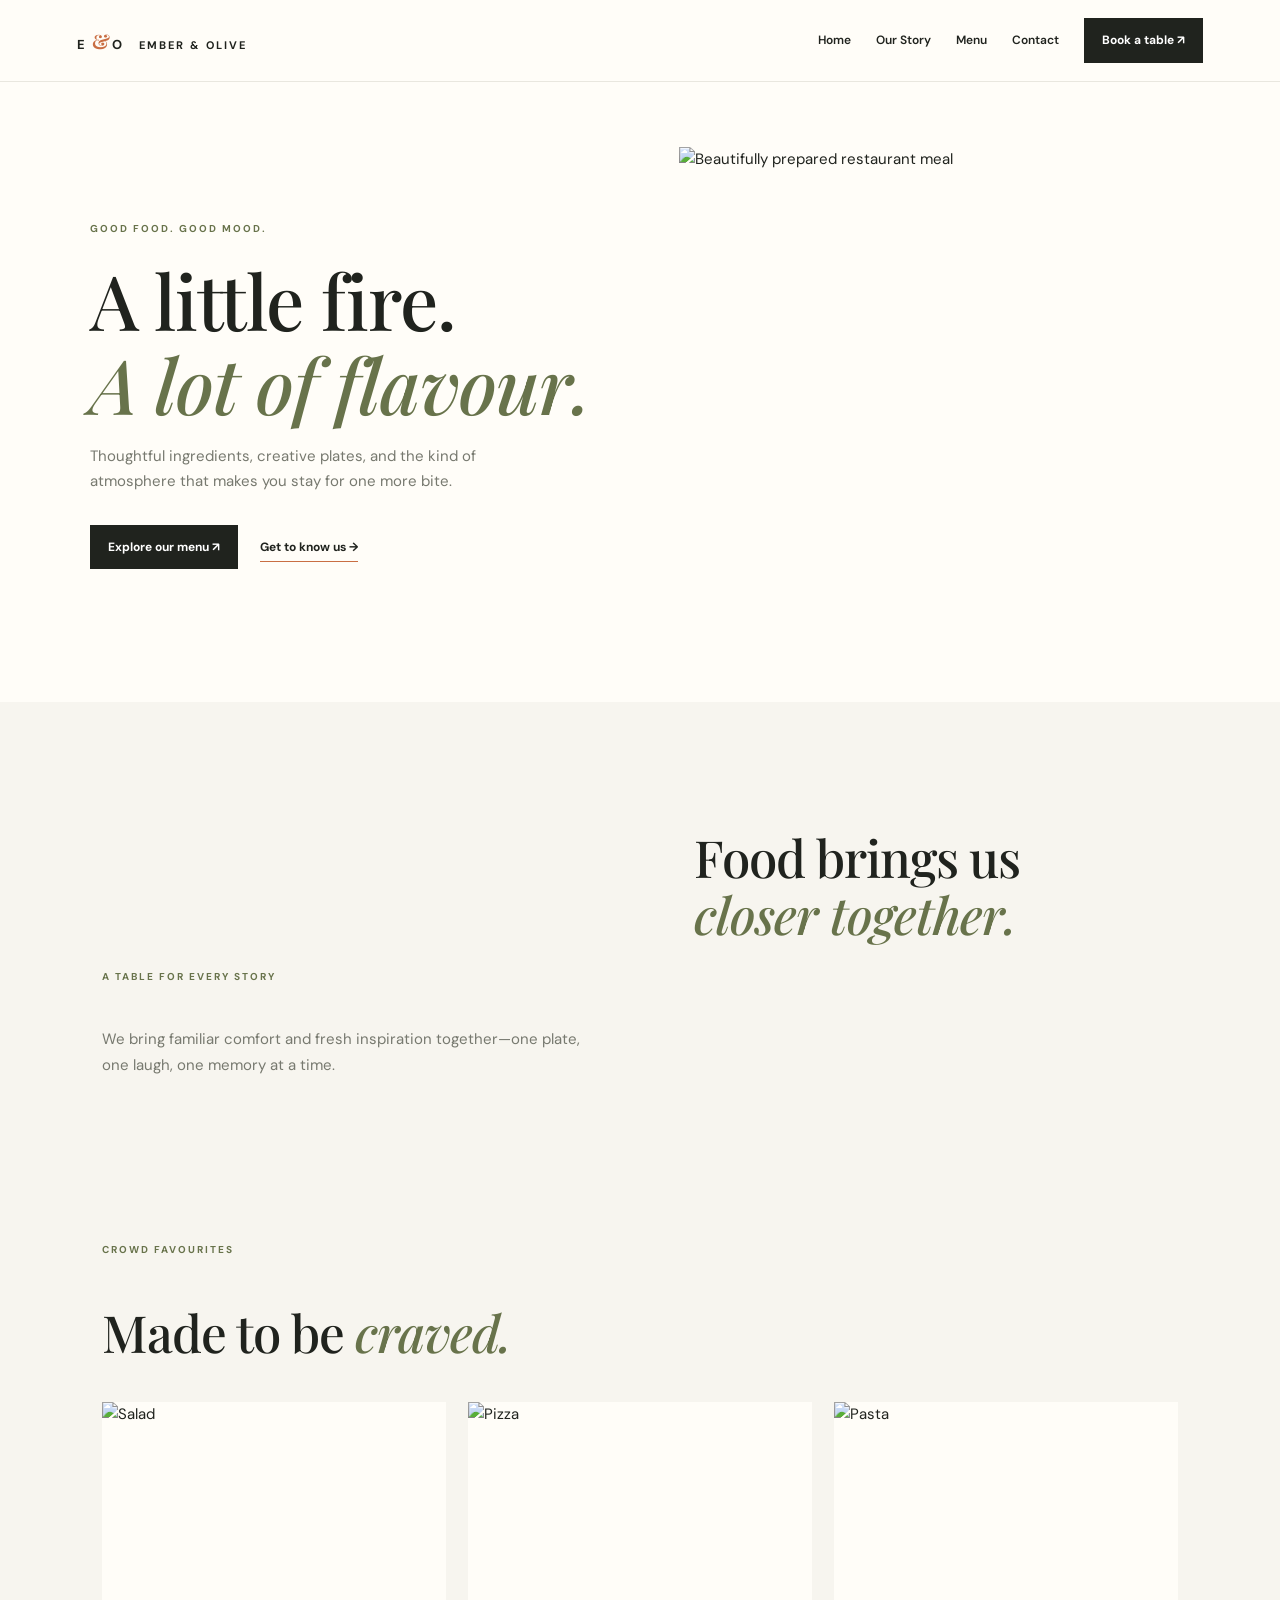
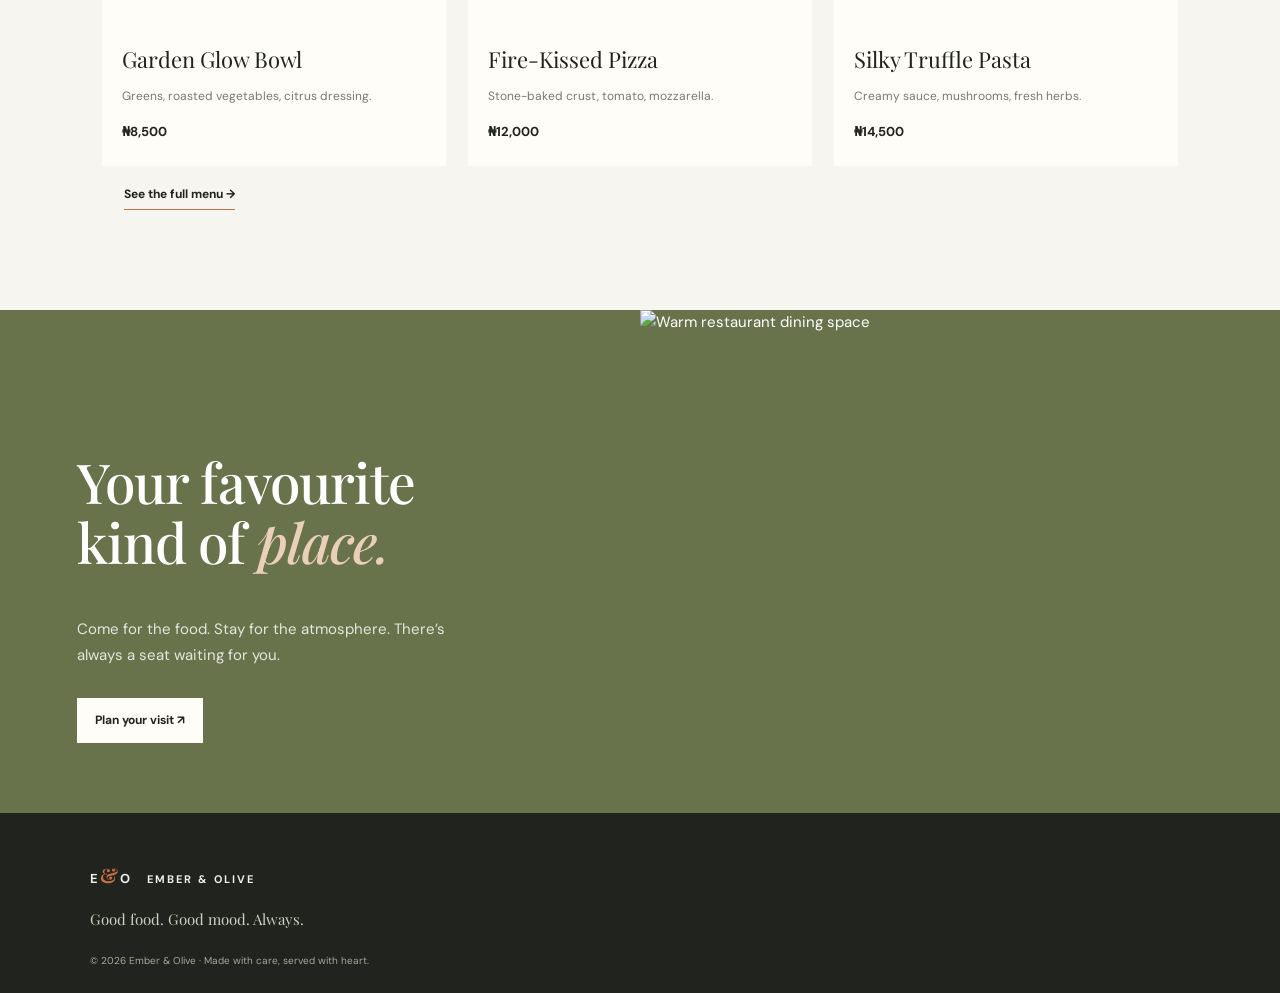
==== ember-olive/index.html @ c9698e62 "Add files via upload" ====
<!doctype html>
<html lang="en">
    <head>
        <meta charset="utf-8">
        <meta name="viewport" content="width=device-width,initial-scale=1">
        <title>Home | Ember & Olive</title><link rel="preconnect" href="https://fonts.googleapis.com">
        <link href="https://fonts.googleapis.com/css2?family=DM+Sans:wght@400;600;700&family=Playfair+Display:wght@500;600&display=swap" rel="stylesheet">
        <link rel="stylesheet" href="css/style.css">
        <script src="js/script.js" defer></script></head><body><header>
            <a class="brand" href="index.html">E
                <span>&</span>O <b>EMBER & OLIVE</b>
            </a><button class="toggle" aria-expanded="false">☰

            </button>
            <nav>
                <a href="index.html">Home</a>
                <a href="about.html">Our Story</a>
                <a href="menu.html">Menu</a>
                <a href="contact.html">Contact</a><a class="cta" href="contact.html#reservation">Book a table ↗
                    
                </a></nav></header><main><section class="hero"><div><small class="eyebrow">GOOD FOOD. GOOD MOOD.</small><h1>A little fire.<br><em>A lot of flavour.</em></h1><p>Thoughtful ingredients, creative plates, and the kind of atmosphere that makes you stay for one more bite.</p><a class="button" href="menu.html">Explore our menu ↗</a><a class="under" href="about.html">Get to know us →</a></div><img src="https://images.unsplash.com/photo-1547592180-85f173990554?auto=format&fit=crop&w=1200&q=85" alt="Beautifully prepared restaurant meal"></section><section class="intro"><small class="eyebrow">A TABLE FOR EVERY STORY</small><h2>Food brings us<br><em>closer together.</em></h2><p>We bring familiar comfort and fresh inspiration together—one plate, one laugh, one memory at a time.</p></section><section class="wrap"><small class="eyebrow">CROWD FAVOURITES</small><h2>Made to be <em>craved.</em></h2><div class="cards"><article><img src="https://images.unsplash.com/photo-1512621776951-a57141f2eefd?auto=format&fit=crop&w=800&q=80" alt="Salad"><h3>Garden Glow Bowl</h3><p>Greens, roasted vegetables, citrus dressing.</p><b>₦8,500</b></article><article><img src="https://images.unsplash.com/photo-1579751626657-72bc17010498?auto=format&fit=crop&w=800&q=80" alt="Pizza"><h3>Fire-Kissed Pizza</h3><p>Stone-baked crust, tomato, mozzarella.</p><b>₦12,000</b></article><article><img src="https://images.unsplash.com/photo-1473093295043-cdd812d0e601?auto=format&fit=crop&w=800&q=80" alt="Pasta"><h3>Silky Truffle Pasta</h3><p>Creamy sauce, mushrooms, fresh herbs.</p><b>₦14,500</b></article></div><p><a class="under" href="menu.html">See the full menu →</a></p></section><section class="band"><div><small class="eyebrow">MORE THAN A MEAL</small><h2>Your favourite<br>kind of <em>place.</em></h2><p>Come for the food. Stay for the atmosphere. There’s always a seat waiting for you.</p><a class="button light" href="contact.html#reservation">Plan your visit ↗</a></div><img src="https://images.unsplash.com/photo-1414235077428-338989a2e8c0?auto=format&fit=crop&w=1000&q=85" alt="Warm restaurant dining space"></section></main><footer><div class="brand">E<span>&</span>O <b>EMBER & OLIVE</b></div><p>Good food. Good mood. Always.</p><small>© <span class="year"></span> Ember & Olive · Made with care, served with heart.</small></footer></body></html>
---- ember-olive/css/style.css ----
*{box-sizing:border-box} :root{--ink:#20231e;--cream:#f7f5ef;--paper:#fffdf8;--olive:#68734b;--orange:#c96e43;--muted:#77796f;--line:#deded5}body{margin:0;background:var(--cream);color:var(--ink);font:15px 'DM Sans',Arial;line-height:1.7}img{max-width:100%;display:block;object-fit:cover}a{color:inherit;text-decoration:none}header{height:82px;padding:0 6%;display:flex;align-items:center;justify-content:space-between;background:var(--paper);border-bottom:1px solid #e9e7df;position:relative;z-index:2}.brand{font-size:13px;letter-spacing:2px;font-weight:700}.brand span{color:var(--orange);font-family:'Playfair Display';font-size:20px}.brand b{font-size:11px;margin-left:10px}nav{display:flex;align-items:center;gap:25px;font-size:12px;font-weight:600}nav a:hover{color:var(--orange)}.cta,.button{background:var(--ink);color:white;padding:12px 18px;display:inline-block;font-size:12px;font-weight:700;border:0;cursor:pointer}.toggle{display:none;background:none;border:0;font-size:23px}.hero{display:grid;grid-template-columns:1fr 1fr;gap:7%;align-items:center;padding:65px 7%;background:var(--paper)}.hero>div{max-width:530px}.hero img{width:100%;height:490px}.eyebrow{font-size:10px;letter-spacing:2px;font-weight:700;color:var(--olive)}h1,h2{font-family:'Playfair Display',Georgia;line-height:1.1;font-weight:500;letter-spacing:-1px}h1{font-size:clamp(48px,6vw,76px);margin:18px 0}h2{font-size:clamp(34px,4vw,52px)}em{color:var(--olive)}.hero p,.pagehead p{color:var(--muted);max-width:430px}.button{margin-top:15px}.under{display:inline-block;margin-left:22px;border-bottom:1px solid var(--orange);font-size:12px;font-weight:700;padding-bottom:4px}.intro,.wrap{padding:85px 8%}.intro{display:grid;grid-template-columns:1fr 1fr;gap:10%;align-items:end}.intro p{color:var(--muted)}.cards{display:grid;grid-template-columns:repeat(3,1fr);gap:22px;margin-top:30px}.cards article{background:var(--paper);padding-bottom:22px}.cards img{width:100%;height:220px}.cards h3,.cards p,.cards article>b,.cards article>small{margin-left:20px;margin-right:20px}.cards h3{font:22px 'Playfair Display';margin-bottom:5px}.cards p{font-size:12px;color:var(--muted)}.cards article>b{font-size:13px}.band{display:grid;grid-template-columns:1fr 1fr;background:var(--olive);color:white}.band>div{padding:70px 12%;align-self:center}.band h2{font-size:55px}.band em{color:#ead0b9}.band p{color:#e5e6dd;max-width:380px}.band img{height:100%;min-height:400px;width:100%}.light{background:var(--paper);color:var(--ink)}footer{background:#20231e;color:#eee;padding:45px 7% 20px}footer p{font-family:'Playfair Display';color:#cdd0c4}footer small{color:#a5a99e;font-size:10px}.pagehead{padding:85px 8% 50px}.pagehead h1{font-size:clamp(48px,6vw,75px)}.split{display:grid;grid-template-columns:1fr 1fr;gap:9%;align-items:center;padding:20px 8% 90px}.split img{height:430px;width:100%}.split p{font-size:13px;color:var(--muted)}.values article{padding:20px;border-top:1px solid var(--line)}.values article>b{color:var(--orange)}.mission{text-align:center;background:#e8e8df;padding:65px 20px}.mission h2{margin:10px 0 25px}.menu-grid{display:grid;grid-template-columns:1fr 1fr;gap:18px;margin:30px 0}.menu-grid article{display:grid;grid-template-columns:125px 1fr;gap:16px;background:var(--paper);padding:13px;align-items:center}.menu-grid img{width:125px;height:125px}.menu-grid small{font-size:9px;color:var(--orange);letter-spacing:1.5px}.menu-grid h3{font:19px 'Playfair Display';margin:8px 0}.menu-grid h3 b{display:block;font:700 12px 'DM Sans'}.menu-grid p{font-size:11px;color:var(--muted);margin:0}.muted{font-size:11px;color:var(--muted)}.contact{display:grid;grid-template-columns:.9fr 1.1fr;gap:9%;padding-bottom:90px}.contact h2{font-size:38px}.contact>div:first-child p{font-size:13px}.contact>div:first-child p b{font-size:10px;letter-spacing:1px;color:var(--olive)}.formbox{background:var(--paper);padding:30px 35px}.formbox h2{margin:10px 0 25px}form label{display:block;font-size:11px;font-weight:700;margin:12px 0 5px}input,textarea{width:100%;padding:12px;border:1px solid var(--line);background:#fff;font:12px 'DM Sans';outline:none}input:focus,textarea:focus{border-color:var(--olive)}textarea{resize:vertical}.error{display:block;color:#b64b36;font-size:10px;min-height:13px}#formFeedback{font-size:12px;color:var(--olive)}@media(max-width:760px){header{height:70px;padding:0 5%}.toggle{display:block}nav{display:none;position:absolute;top:70px;left:0;right:0;background:var(--paper);padding:20px 6%;flex-direction:column;align-items:stretch;gap:10px}nav.open{display:flex}.cta{text-align:center}.hero,.intro,.split,.contact,.band{grid-template-columns:1fr}.hero{padding:35px 6%;gap:30px}.hero img{height:320px}.intro,.wrap{padding:60px 6%}.intro{gap:10px}.cards{grid-template-columns:1fr}.cards img{height:220px}.band img{min-height:260px;height:260px}.band>div{padding:50px 7%}.pagehead{padding:60px 6% 35px}.split{padding:10px 6% 60px;gap:30px}.split img{height:300px}.menu-grid{grid-template-columns:1fr}.menu-grid article{grid-template-columns:100px 1fr}.menu-grid img{width:100px;height:110px}.contact{padding-bottom:60px;gap:35px}.formbox{padding:25px 20px}.under{margin-left:12px}}
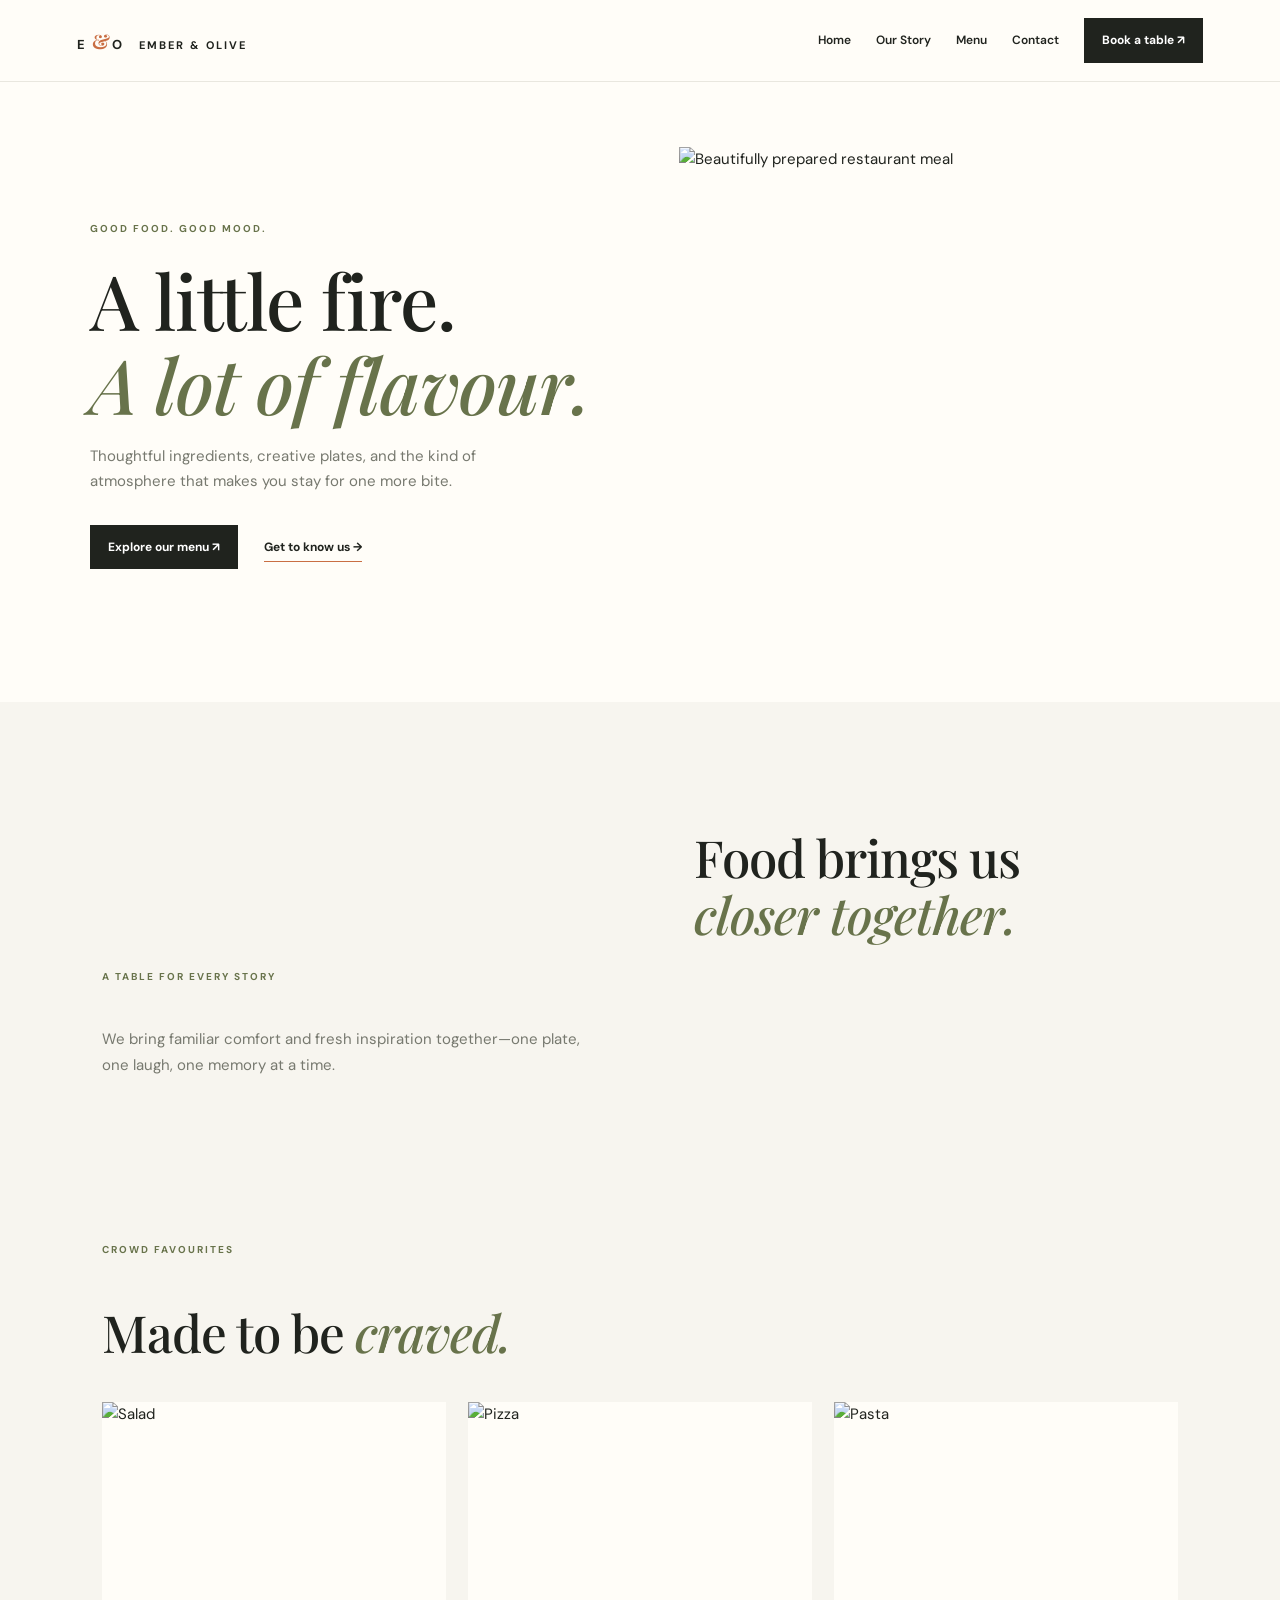
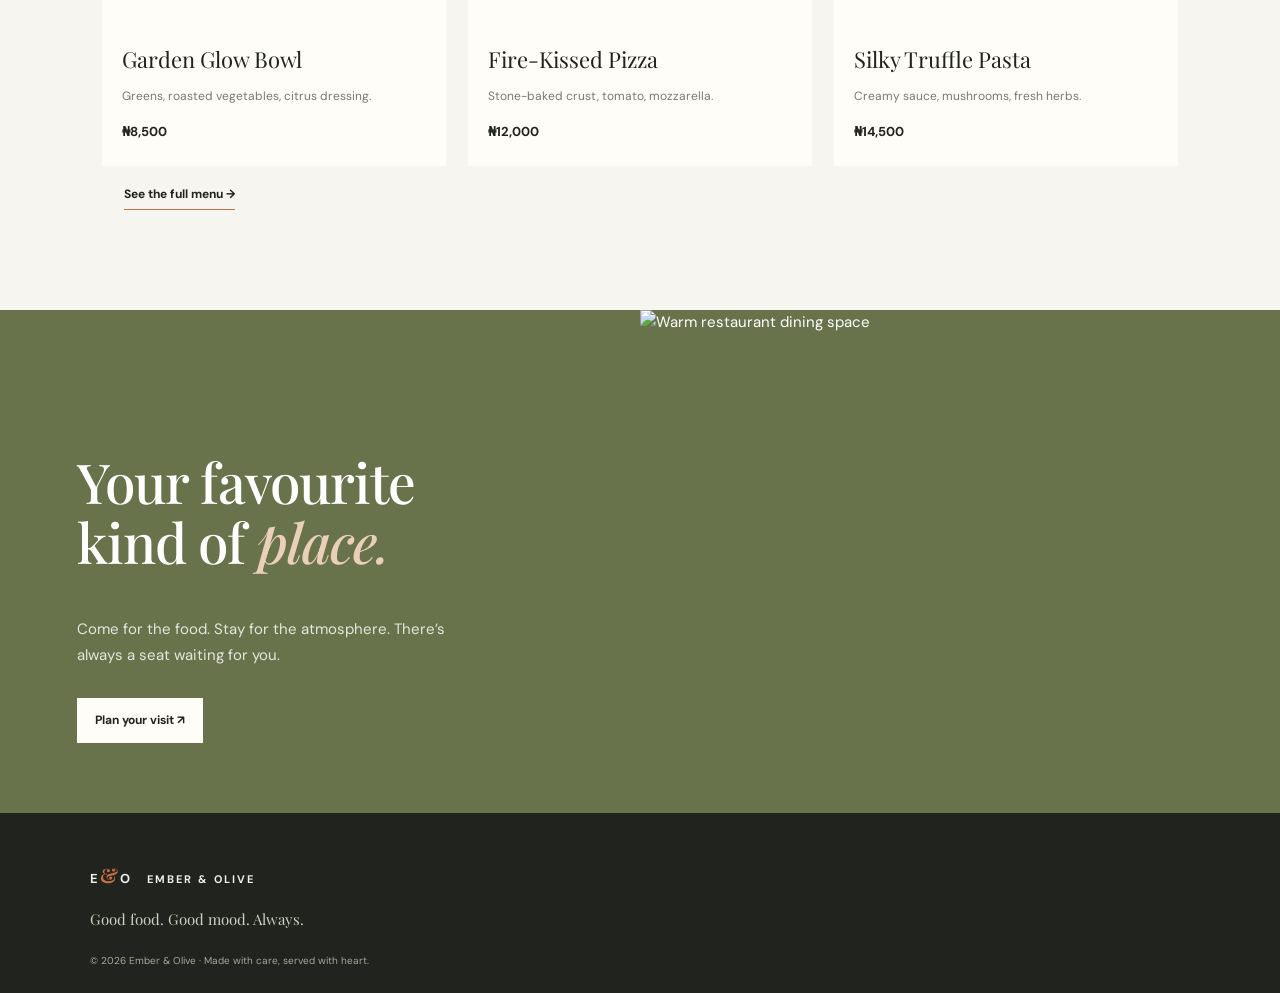
==== commit 6a91d661: "Add files via upload" ====
--- a/ember-olive/index.html
+++ b/ember-olive/index.html
@@ -1,21 +1,86 @@
 <!doctype html>
 <html lang="en">
-    <head>
-        <meta charset="utf-8">
-        <meta name="viewport" content="width=device-width,initial-scale=1">
-        <title>Home | Ember & Olive</title><link rel="preconnect" href="https://fonts.googleapis.com">
-        <link href="https://fonts.googleapis.com/css2?family=DM+Sans:wght@400;600;700&family=Playfair+Display:wght@500;600&display=swap" rel="stylesheet">
-        <link rel="stylesheet" href="css/style.css">
-        <script src="js/script.js" defer></script></head><body><header>
-            <a class="brand" href="index.html">E
-                <span>&</span>O <b>EMBER & OLIVE</b>
-            </a><button class="toggle" aria-expanded="false">☰
 
-            </button>
-            <nav>
-                <a href="index.html">Home</a>
-                <a href="about.html">Our Story</a>
-                <a href="menu.html">Menu</a>
-                <a href="contact.html">Contact</a><a class="cta" href="contact.html#reservation">Book a table ↗
-                    
-                </a></nav></header><main><section class="hero"><div><small class="eyebrow">GOOD FOOD. GOOD MOOD.</small><h1>A little fire.<br><em>A lot of flavour.</em></h1><p>Thoughtful ingredients, creative plates, and the kind of atmosphere that makes you stay for one more bite.</p><a class="button" href="menu.html">Explore our menu ↗</a><a class="under" href="about.html">Get to know us →</a></div><img src="https://images.unsplash.com/photo-1547592180-85f173990554?auto=format&fit=crop&w=1200&q=85" alt="Beautifully prepared restaurant meal"></section><section class="intro"><small class="eyebrow">A TABLE FOR EVERY STORY</small><h2>Food brings us<br><em>closer together.</em></h2><p>We bring familiar comfort and fresh inspiration together—one plate, one laugh, one memory at a time.</p></section><section class="wrap"><small class="eyebrow">CROWD FAVOURITES</small><h2>Made to be <em>craved.</em></h2><div class="cards"><article><img src="https://images.unsplash.com/photo-1512621776951-a57141f2eefd?auto=format&fit=crop&w=800&q=80" alt="Salad"><h3>Garden Glow Bowl</h3><p>Greens, roasted vegetables, citrus dressing.</p><b>₦8,500</b></article><article><img src="https://images.unsplash.com/photo-1579751626657-72bc17010498?auto=format&fit=crop&w=800&q=80" alt="Pizza"><h3>Fire-Kissed Pizza</h3><p>Stone-baked crust, tomato, mozzarella.</p><b>₦12,000</b></article><article><img src="https://images.unsplash.com/photo-1473093295043-cdd812d0e601?auto=format&fit=crop&w=800&q=80" alt="Pasta"><h3>Silky Truffle Pasta</h3><p>Creamy sauce, mushrooms, fresh herbs.</p><b>₦14,500</b></article></div><p><a class="under" href="menu.html">See the full menu →</a></p></section><section class="band"><div><small class="eyebrow">MORE THAN A MEAL</small><h2>Your favourite<br>kind of <em>place.</em></h2><p>Come for the food. Stay for the atmosphere. There’s always a seat waiting for you.</p><a class="button light" href="contact.html#reservation">Plan your visit ↗</a></div><img src="https://images.unsplash.com/photo-1414235077428-338989a2e8c0?auto=format&fit=crop&w=1000&q=85" alt="Warm restaurant dining space"></section></main><footer><div class="brand">E<span>&</span>O <b>EMBER & OLIVE</b></div><p>Good food. Good mood. Always.</p><small>© <span class="year"></span> Ember & Olive · Made with care, served with heart.</small></footer></body></html>+<head>
+    <meta charset="utf-8">
+    <meta name="viewport" content="width=device-width,initial-scale=1">
+    <title>Home | Ember & Olive</title>
+    <link rel="preconnect" href="https://fonts.googleapis.com">
+    <link
+        href="https://fonts.googleapis.com/css2?family=DM+Sans:wght@400;600;700&family=Playfair+Display:wght@500;600&display=swap"
+        rel="stylesheet">
+    <link rel="stylesheet" href="css/style.css">
+    <script src="js/script.js" defer></script>
+</head>
+
+<body>
+    <header>
+        <a class="brand" href="index.html">E
+            <span>&</span>O <b>EMBER & OLIVE</b>
+        </a><button class="toggle" aria-expanded="false">☰
+
+        </button>
+        <nav>
+            <a href="index.html">Home</a>
+            <a href="about.html">Our Story</a>
+            <a href="menu.html">Menu</a>
+            <a href="contact.html">Contact</a><a class="cta" href="contact.html#reservation">Book a table ↗
+            </a>
+        </nav>
+    </header>
+    <main>
+        <section class="hero">
+            <div><small class="eyebrow">GOOD FOOD. GOOD MOOD.</small>
+                <h1>A little fire.<br><em>A lot of flavour.</em></h1>
+                <p>Thoughtful ingredients, creative plates, and the kind of atmosphere that makes you stay for one more
+                    bite.</p><a class="button" href="menu.html">Explore our menu ↗</a>
+                <a class="under" href="about.html">Get to know us →</a>
+            </div><img src="https://images.unsplash.com/photo-1547592180-85f173990554?auto=format&fit=crop&w=1200&q=85"
+                alt="Beautifully prepared restaurant meal">
+        </section>
+        <section class="intro"><small class="eyebrow">A TABLE FOR EVERY STORY</small>
+            <h2>Food brings us<br><em>closer together.</em></h2>
+            <p>We bring familiar comfort and fresh inspiration together—one plate, one laugh, one memory at a time.</p>
+        </section>
+        <section class="wrap"><small class="eyebrow">CROWD FAVOURITES</small>
+            <h2>Made to be <em>craved.</em></h2>
+            <div class="cards">
+                <article><img
+                        src="https://images.unsplash.com/photo-1512621776951-a57141f2eefd?auto=format&fit=crop&w=800&q=80"
+                        alt="Salad">
+                    <h3>Garden Glow Bowl</h3>
+                    <p>Greens, roasted vegetables, citrus dressing.</p><b>₦8,500</b>
+                </article>
+                <article><img
+                        src="https://images.unsplash.com/photo-1579751626657-72bc17010498?auto=format&fit=crop&w=800&q=80"
+                        alt="Pizza">
+                    <h3>Fire-Kissed Pizza</h3>
+                    <p>Stone-baked crust, tomato, mozzarella.</p><b>₦12,000</b>
+                </article>
+                <article><img
+                        src="https://images.unsplash.com/photo-1473093295043-cdd812d0e601?auto=format&fit=crop&w=800&q=80"
+                        alt="Pasta">
+                    <h3>Silky Truffle Pasta</h3>
+                    <p>Creamy sauce, mushrooms, fresh herbs.</p><b>₦14,500</b>
+                </article>
+            </div>
+            <p><a class="under" href="menu.html">See the full menu →</a></p>
+        </section>
+        <section class="band">
+            <div><small class="eyebrow">MORE THAN A MEAL</small>
+                <h2>Your favourite<br>kind of <em>place.</em></h2>
+                <p>Come for the food. Stay for the atmosphere. There’s always a seat waiting for you.</p><a
+                    class="button light" href="contact.html#reservation">Plan your visit ↗</a>
+            </div><img
+                src="https://images.unsplash.com/photo-1414235077428-338989a2e8c0?auto=format&fit=crop&w=1000&q=85"
+                alt="Warm restaurant dining space">
+        </section>
+    </main>
+    <footer>
+        <div class="brand">E<span>&</span>O <b>EMBER & OLIVE</b></div>
+        <p>Good food. Good mood. Always.</p><small>© <span class="year"></span> Ember & Olive · Made with care, served
+            with heart.</small>
+    </footer>
+</body>
+
+</html>
